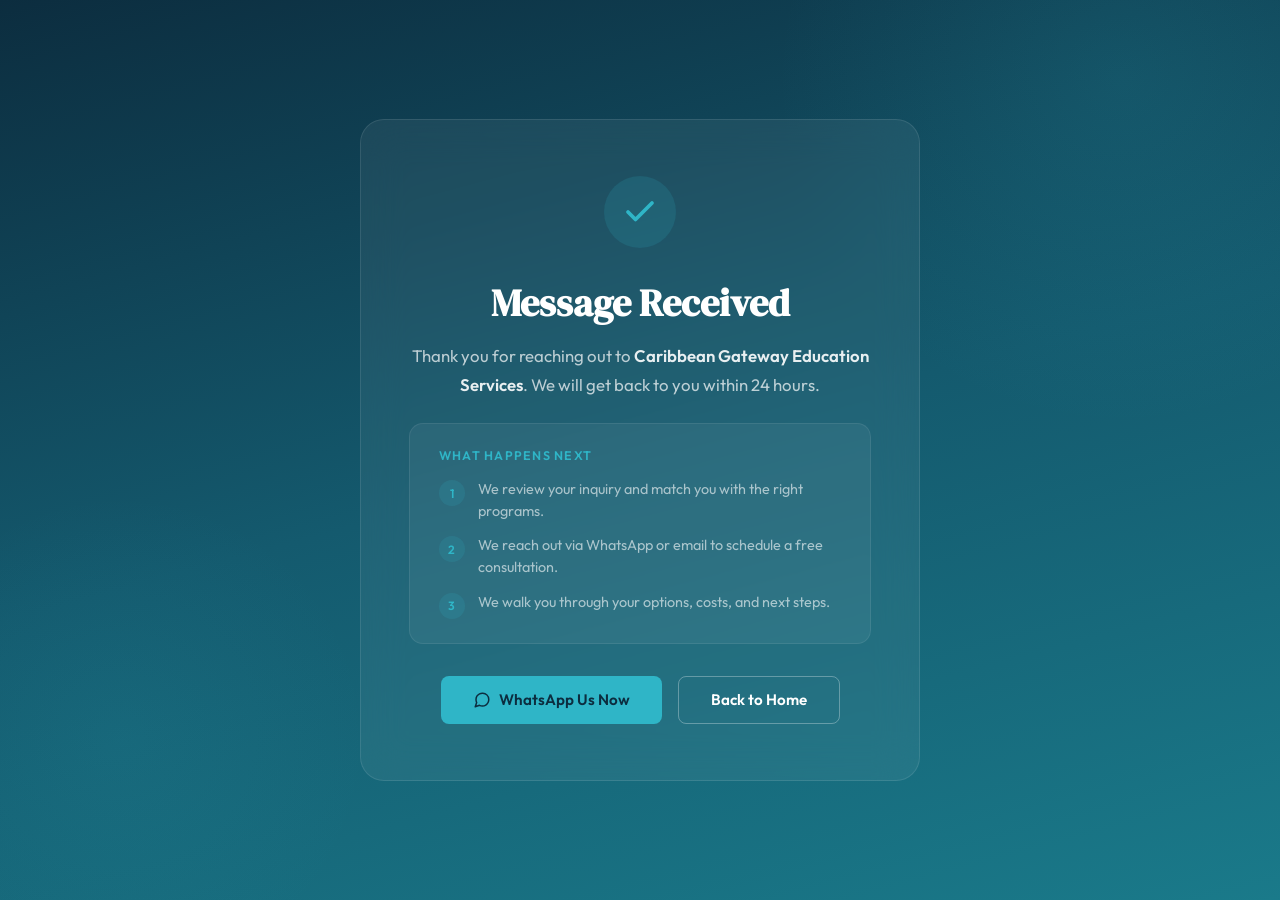
==== thank-you.html @ 17542f11 "Add files via upload" ====
<!DOCTYPE html>
<html lang="en">
<head>
  <meta charset="UTF-8">
  <meta name="viewport" content="width=device-width, initial-scale=1.0">
  <title>Thank You | Caribbean Gateway Education Services</title>
  <meta name="robots" content="noindex, nofollow">
  <link rel="preconnect" href="https://fonts.googleapis.com">
  <link rel="preconnect" href="https://fonts.gstatic.com" crossorigin>
  <link href="https://fonts.googleapis.com/css2?family=DM+Serif+Display:ital@0;1&family=Outfit:wght@300;400;500;600;700&display=swap" rel="stylesheet">

  <!-- 
    ============================================
    GOOGLE ADS CONVERSION TRACKING
    ============================================
    Step 1: Paste your Global Site Tag (gtag.js) below.
    Get it from Google Ads > Tools > Conversions > New Conversion Action > Website > paste the snippet here.

    Example (replace with your actual IDs):

    <script async src="https://www.googletagmanager.com/gtag/js?id=AW-XXXXXXXXXX"></script>
    <script>
      window.dataLayer = window.dataLayer || [];
      function gtag(){dataLayer.push(arguments);}
      gtag('js', new Date());
      gtag('config', 'AW-XXXXXXXXXX');
    </script>

    Step 2: Paste your conversion event snippet below.

    <script>
      gtag('event', 'conversion', {
        'send_to': 'AW-XXXXXXXXXX/XXXXXXXXXXXXXXXXXXX',
        'value': 1.0,
        'currency': 'USD'
      });
    </script>

    ============================================
  -->

  <style>
    *, *::before, *::after { margin: 0; padding: 0; box-sizing: border-box; }

    :root {
      --deep: #0c2d3f;
      --teal: #145a6e;
      --mid: #1a7a8a;
      --accent: #2fb5c7;
      --sand: #f4efe8;
      --cream: #faf8f5;
      --white: #ffffff;
      --text: #1a1a1a;
      --muted: #5a6872;
    }

    html { scroll-behavior: smooth; }

    body {
      font-family: 'Outfit', sans-serif;
      color: var(--text);
      background: var(--cream);
      overflow-x: hidden;
    }

    .page {
      min-height: 100vh;
      background: linear-gradient(165deg, var(--deep) 0%, var(--teal) 50%, var(--mid) 100%);
      display: flex;
      align-items: center;
      justify-content: center;
      position: relative;
      overflow: hidden;
    }

    .page::before {
      content: '';
      position: absolute;
      top: -30%;
      right: -15%;
      width: 700px;
      height: 700px;
      background: radial-gradient(circle, rgba(47,181,199,0.12) 0%, transparent 70%);
      border-radius: 50%;
    }

    .page::after {
      content: '';
      position: absolute;
      bottom: -10%;
      left: -10%;
      width: 500px;
      height: 500px;
      background: radial-gradient(circle, rgba(47,181,199,0.08) 0%, transparent 70%);
      border-radius: 50%;
    }

    .card {
      position: relative;
      z-index: 2;
      background: rgba(255,255,255,0.06);
      backdrop-filter: blur(20px);
      border: 1px solid rgba(255,255,255,0.1);
      border-radius: 24px;
      padding: 3.5rem 3rem;
      max-width: 560px;
      width: 90%;
      text-align: center;
      animation: fadeUp 0.8s ease both;
    }

    .check-icon {
      width: 72px;
      height: 72px;
      background: rgba(47,181,199,0.15);
      border-radius: 50%;
      display: flex;
      align-items: center;
      justify-content: center;
      margin: 0 auto 2rem;
    }

    .check-icon svg {
      width: 36px;
      height: 36px;
      stroke: var(--accent);
      fill: none;
      stroke-width: 2.5;
      stroke-linecap: round;
      stroke-linejoin: round;
    }

    .card h1 {
      font-family: 'DM Serif Display', serif;
      font-size: clamp(1.8rem, 4vw, 2.4rem);
      color: var(--white);
      line-height: 1.2;
      margin-bottom: 1rem;
    }

    .card p {
      color: rgba(255,255,255,0.7);
      font-size: 1.05rem;
      line-height: 1.7;
      margin-bottom: 1.5rem;
    }

    .card p strong {
      color: rgba(255,255,255,0.9);
      font-weight: 600;
    }

    .next-steps {
      text-align: left;
      background: rgba(255,255,255,0.05);
      border: 1px solid rgba(255,255,255,0.08);
      border-radius: 14px;
      padding: 1.5rem 1.8rem;
      margin-bottom: 2rem;
    }

    .next-steps h3 {
      color: var(--accent);
      font-size: 0.78rem;
      font-weight: 600;
      letter-spacing: 0.1em;
      text-transform: uppercase;
      margin-bottom: 1rem;
    }

    .step {
      display: flex;
      align-items: flex-start;
      gap: 0.8rem;
      margin-bottom: 0.8rem;
    }

    .step:last-child { margin-bottom: 0; }

    .step-num {
      width: 26px;
      height: 26px;
      background: rgba(47,181,199,0.15);
      border-radius: 50%;
      display: flex;
      align-items: center;
      justify-content: center;
      font-size: 0.75rem;
      font-weight: 600;
      color: var(--accent);
      flex-shrink: 0;
      margin-top: 1px;
    }

    .step p {
      color: rgba(255,255,255,0.6);
      font-size: 0.9rem;
      line-height: 1.5;
      margin-bottom: 0;
    }

    .buttons {
      display: flex;
      gap: 1rem;
      justify-content: center;
      flex-wrap: wrap;
    }

    .btn {
      display: inline-flex;
      align-items: center;
      gap: 0.5rem;
      padding: 0.85rem 2rem;
      border-radius: 8px;
      font-family: 'Outfit', sans-serif;
      font-size: 0.95rem;
      font-weight: 600;
      text-decoration: none;
      transition: all 0.3s;
      cursor: pointer;
      border: none;
    }

    .btn-primary {
      background: var(--accent);
      color: var(--deep);
    }

    .btn-primary:hover {
      transform: translateY(-2px);
      box-shadow: 0 6px 24px rgba(47,181,199,0.35);
    }

    .btn-outline {
      background: transparent;
      color: var(--white);
      border: 1.5px solid rgba(255,255,255,0.3);
    }

    .btn-outline:hover {
      border-color: var(--accent);
      color: var(--accent);
    }

    @keyframes fadeUp {
      from { opacity: 0; transform: translateY(24px); }
      to { opacity: 1; transform: translateY(0); }
    }
  </style>
</head>
<body>

  <div class="page">
    <div class="card">
      <div class="check-icon">
        <svg viewBox="0 0 24 24"><polyline points="20 6 9 17 4 12"/></svg>
      </div>
      <h1>Message Received</h1>
      <p>Thank you for reaching out to <strong>Caribbean Gateway Education Services</strong>. We will get back to you within 24 hours.</p>
      <div class="next-steps">
        <h3>What Happens Next</h3>
        <div class="step">
          <div class="step-num">1</div>
          <p>We review your inquiry and match you with the right programs.</p>
        </div>
        <div class="step">
          <div class="step-num">2</div>
          <p>We reach out via WhatsApp or email to schedule a free consultation.</p>
        </div>
        <div class="step">
          <div class="step-num">3</div>
          <p>We walk you through your options, costs, and next steps.</p>
        </div>
      </div>
      <div class="buttons">
        <a href="https://wa.me/12426467726" class="btn btn-primary" target="_blank">
          <svg width="18" height="18" viewBox="0 0 24 24" fill="none" stroke="currentColor" stroke-width="2" stroke-linecap="round" stroke-linejoin="round"><path d="M21 11.5a8.38 8.38 0 0 1-.9 3.8 8.5 8.5 0 0 1-7.6 4.7 8.38 8.38 0 0 1-3.8-.9L3 21l1.9-5.7a8.38 8.38 0 0 1-.9-3.8 8.5 8.5 0 0 1 4.7-7.6 8.38 8.38 0 0 1 3.8-.9h.5a8.48 8.48 0 0 1 8 8v.5z"/></svg>
          WhatsApp Us Now
        </a>
        <a href="index.html" class="btn btn-outline">Back to Home</a>
      </div>
    </div>
  </div>

</body>
</html>
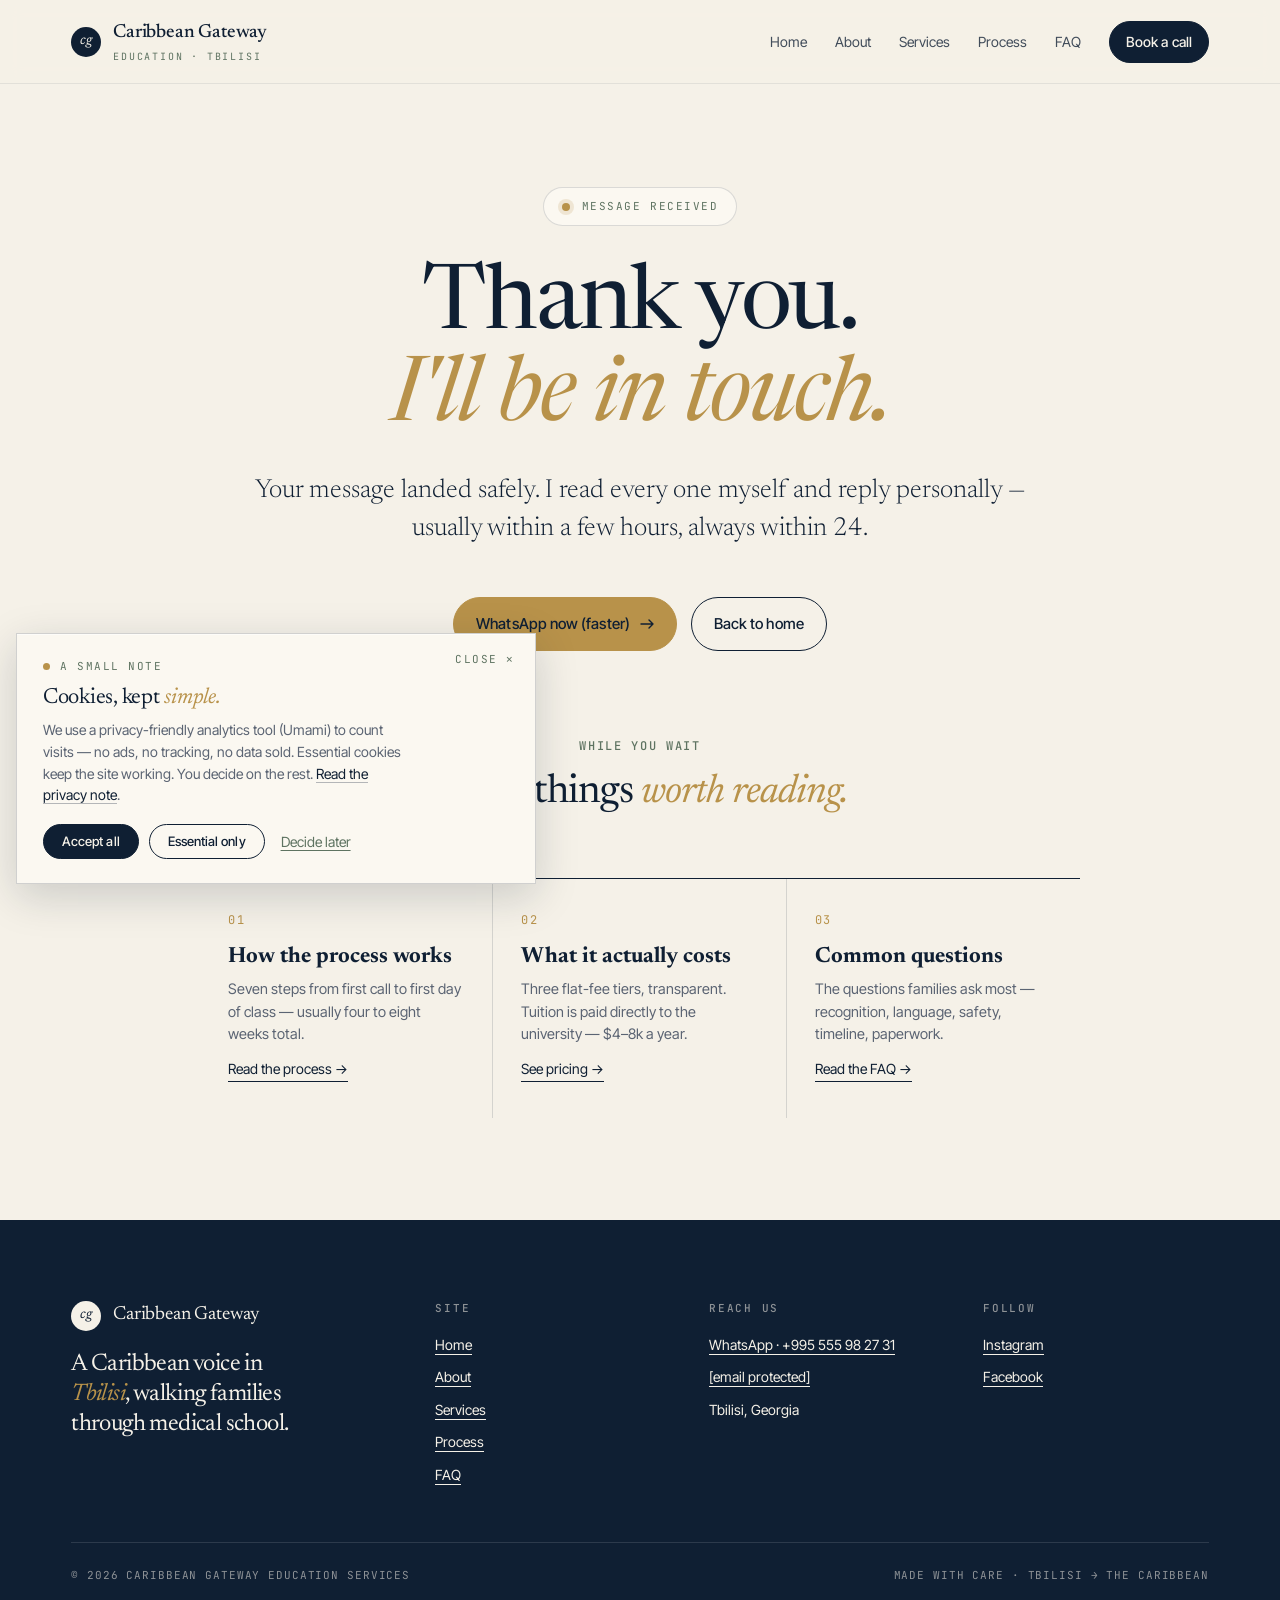
==== commit 98084613: "Rename thank-you 2.html to thank-you.html" ====
--- a/thank-you.html
+++ b/thank-you.html
@@ -1,286 +1,305 @@
 <!DOCTYPE html>
 <html lang="en">
 <head>
-  <meta charset="UTF-8">
-  <meta name="viewport" content="width=device-width, initial-scale=1.0">
-  <title>Thank You | Caribbean Gateway Education Services</title>
-  <meta name="robots" content="noindex, nofollow">
-  <link rel="preconnect" href="https://fonts.googleapis.com">
-  <link rel="preconnect" href="https://fonts.gstatic.com" crossorigin>
-  <link href="https://fonts.googleapis.com/css2?family=DM+Serif+Display:ital@0;1&family=Outfit:wght@300;400;500;600;700&display=swap" rel="stylesheet">
-
-  <!-- 
-    ============================================
-    GOOGLE ADS CONVERSION TRACKING
-    ============================================
-    Step 1: Paste your Global Site Tag (gtag.js) below.
-    Get it from Google Ads > Tools > Conversions > New Conversion Action > Website > paste the snippet here.
-
-    Example (replace with your actual IDs):
-
-    <script async src="https://www.googletagmanager.com/gtag/js?id=AW-XXXXXXXXXX"></script>
-    <script>
-      window.dataLayer = window.dataLayer || [];
-      function gtag(){dataLayer.push(arguments);}
-      gtag('js', new Date());
-      gtag('config', 'AW-XXXXXXXXXX');
-    </script>
-
-    Step 2: Paste your conversion event snippet below.
-
-    <script>
-      gtag('event', 'conversion', {
-        'send_to': 'AW-XXXXXXXXXX/XXXXXXXXXXXXXXXXXXX',
-        'value': 1.0,
-        'currency': 'USD'
-      });
-    </script>
-
-    ============================================
-  -->
-
-  <style>
-    *, *::before, *::after { margin: 0; padding: 0; box-sizing: border-box; }
-
-    :root {
-      --deep: #0c2d3f;
-      --teal: #145a6e;
-      --mid: #1a7a8a;
-      --accent: #2fb5c7;
-      --sand: #f4efe8;
-      --cream: #faf8f5;
-      --white: #ffffff;
-      --text: #1a1a1a;
-      --muted: #5a6872;
+<meta charset="UTF-8" />
+<meta name="viewport" content="width=device-width, initial-scale=1.0" />
+<title>Thank you — Caribbean Gateway</title>
+<meta name="description" content="Your message has been received. Gabriel will reply within 24 hours, usually faster. Caribbean Gateway — education consulting in Tbilisi, Georgia." />
+
+<!-- Allow indexing so Google Ads can confirm the conversion URL -->
+<meta name="robots" content="index, follow" />
+<link rel="canonical" href="https://educonsu.netlify.app/thank-you.html" />
+
+<!-- Open Graph -->
+<meta property="og:title" content="Thank you — Caribbean Gateway" />
+<meta property="og:description" content="Message received. We'll be in touch within 24 hours." />
+<meta property="og:type" content="website" />
+
+<link rel="preconnect" href="https://fonts.googleapis.com" />
+<link rel="preconnect" href="https://fonts.gstatic.com" crossorigin />
+<link href="https://fonts.googleapis.com/css2?family=Newsreader:ital,opsz,wght@0,6..72,300..700;1,6..72,300..700&family=Inter+Tight:wght@300;400;500;600&family=JetBrains+Mono:wght@400;500&display=swap" rel="stylesheet" />
+
+<link rel="stylesheet" href="styles.css" />
+
+<script src="consent.js" defer></script>
+
+<!--
+  ─────────────────────────────────────────────────────────────────
+  GOOGLE ADS CONVERSION TRACKING
+  Replace AW-XXXXXXXXX/abcDEFghi with your Google Ads conversion ID
+  and label, then uncomment the block below.
+  ─────────────────────────────────────────────────────────────────
+
+  <script async src="https://www.googletagmanager.com/gtag/js?id=AW-XXXXXXXXX"></script>
+  <script>
+    window.dataLayer = window.dataLayer || [];
+    function gtag(){dataLayer.push(arguments);}
+    gtag('js', new Date());
+    gtag('config', 'AW-XXXXXXXXX');
+    gtag('event', 'conversion', {
+      'send_to': 'AW-XXXXXXXXX/abcDEFghi',
+      'value': 1.0,
+      'currency': 'USD'
+    });
+  </script>
+
+  ── Optional: Meta / Facebook Pixel lead event ─────────────────────
+  <script>
+    !function(f,b,e,v,n,t,s){if(f.fbq)return;n=f.fbq=function(){n.callMethod?
+    n.callMethod.apply(n,arguments):n.queue.push(arguments)};if(!f._fbq)f._fbq=n;
+    n.push=n;n.loaded=!0;n.version='2.0';n.queue=[];t=b.createElement(e);t.async=!0;
+    t.src=v;s=b.getElementsByTagName(e)[0];s.parentNode.insertBefore(t,s)}(window,
+    document,'script','https://connect.facebook.net/en_US/fbevents.js');
+    fbq('init', 'YOUR_PIXEL_ID');
+    fbq('track', 'Lead');
+  </script>
+-->
+
+<style>
+  .ty-stage {
+    min-height: 100vh;
+    display: grid;
+    grid-template-rows: auto 1fr auto;
+    background: var(--ivory);
+  }
+  .ty-main {
+    display: grid;
+    place-items: center;
+    padding: clamp(48px, 8vw, 120px) var(--gutter);
+  }
+  .ty-card {
+    max-width: 880px;
+    width: 100%;
+    text-align: center;
+    position: relative;
+  }
+  .ty-stamp {
+    display: inline-flex;
+    align-items: center;
+    gap: 12px;
+    padding: 10px 18px;
+    border: 1px solid var(--rule);
+    border-radius: 999px;
+    background: var(--paper);
+    margin-bottom: 36px;
+  }
+  .ty-dot {
+    width: 8px; height: 8px;
+    border-radius: 50%;
+    background: var(--gold);
+    box-shadow: 0 0 0 4px rgba(184,146,74,0.18);
+    animation: pulse 1.8s ease-in-out infinite;
+  }
+  @keyframes pulse {
+    0%, 100% { box-shadow: 0 0 0 4px rgba(184,146,74,0.18); }
+    50% { box-shadow: 0 0 0 8px rgba(184,146,74,0.06); }
+  }
+  .ty-headline {
+    font-family: var(--display);
+    font-weight: 400;
+    font-size: clamp(48px, 7vw, 96px);
+    letter-spacing: -0.025em;
+    line-height: 1.02;
+    margin: 0 0 28px;
+    text-wrap: balance;
+  }
+  .ty-headline em {
+    color: var(--gold);
+    font-style: italic;
+  }
+  .ty-lede {
+    font-family: var(--display);
+    font-weight: 300;
+    font-size: clamp(20px, 2.2vw, 26px);
+    line-height: 1.45;
+    color: var(--navy);
+    max-width: 56ch;
+    margin: 0 auto 48px;
+    text-wrap: pretty;
+  }
+  .ty-actions {
+    display: flex;
+    gap: 14px;
+    justify-content: center;
+    flex-wrap: wrap;
+    margin-bottom: 80px;
+  }
+  .ty-next {
+    display: grid;
+    grid-template-columns: repeat(3, 1fr);
+    gap: 0;
+    border-top: 1px solid var(--navy);
+    text-align: left;
+    margin-top: 64px;
+  }
+  .ty-next > div {
+    padding: 32px 28px 36px;
+    border-right: 1px solid var(--rule);
+  }
+  .ty-next > div:last-child { border-right: none; }
+  .ty-next .num {
+    font-family: var(--mono);
+    color: var(--gold);
+    letter-spacing: 0.14em;
+    font-size: 12px;
+    margin-bottom: 14px;
+  }
+  .ty-next h3 {
+    font-family: var(--display);
+    font-size: 22px;
+    margin: 0 0 8px;
+    line-height: 1.2;
+  }
+  .ty-next p {
+    margin: 0;
+    color: var(--muted);
+    font-size: 14.5px;
+    line-height: 1.55;
+  }
+  @media (max-width: 720px) {
+    .ty-next { grid-template-columns: 1fr; }
+    .ty-next > div {
+      border-right: none;
+      border-bottom: 1px solid var(--rule);
     }
-
-    html { scroll-behavior: smooth; }
-
-    body {
-      font-family: 'Outfit', sans-serif;
-      color: var(--text);
-      background: var(--cream);
-      overflow-x: hidden;
-    }
-
-    .page {
-      min-height: 100vh;
-      background: linear-gradient(165deg, var(--deep) 0%, var(--teal) 50%, var(--mid) 100%);
-      display: flex;
-      align-items: center;
-      justify-content: center;
-      position: relative;
-      overflow: hidden;
-    }
-
-    .page::before {
-      content: '';
-      position: absolute;
-      top: -30%;
-      right: -15%;
-      width: 700px;
-      height: 700px;
-      background: radial-gradient(circle, rgba(47,181,199,0.12) 0%, transparent 70%);
-      border-radius: 50%;
-    }
-
-    .page::after {
-      content: '';
-      position: absolute;
-      bottom: -10%;
-      left: -10%;
-      width: 500px;
-      height: 500px;
-      background: radial-gradient(circle, rgba(47,181,199,0.08) 0%, transparent 70%);
-      border-radius: 50%;
-    }
-
-    .card {
-      position: relative;
-      z-index: 2;
-      background: rgba(255,255,255,0.06);
-      backdrop-filter: blur(20px);
-      border: 1px solid rgba(255,255,255,0.1);
-      border-radius: 24px;
-      padding: 3.5rem 3rem;
-      max-width: 560px;
-      width: 90%;
-      text-align: center;
-      animation: fadeUp 0.8s ease both;
-    }
-
-    .check-icon {
-      width: 72px;
-      height: 72px;
-      background: rgba(47,181,199,0.15);
-      border-radius: 50%;
-      display: flex;
-      align-items: center;
-      justify-content: center;
-      margin: 0 auto 2rem;
-    }
-
-    .check-icon svg {
-      width: 36px;
-      height: 36px;
-      stroke: var(--accent);
-      fill: none;
-      stroke-width: 2.5;
-      stroke-linecap: round;
-      stroke-linejoin: round;
-    }
-
-    .card h1 {
-      font-family: 'DM Serif Display', serif;
-      font-size: clamp(1.8rem, 4vw, 2.4rem);
-      color: var(--white);
-      line-height: 1.2;
-      margin-bottom: 1rem;
-    }
-
-    .card p {
-      color: rgba(255,255,255,0.7);
-      font-size: 1.05rem;
-      line-height: 1.7;
-      margin-bottom: 1.5rem;
-    }
-
-    .card p strong {
-      color: rgba(255,255,255,0.9);
-      font-weight: 600;
-    }
-
-    .next-steps {
-      text-align: left;
-      background: rgba(255,255,255,0.05);
-      border: 1px solid rgba(255,255,255,0.08);
-      border-radius: 14px;
-      padding: 1.5rem 1.8rem;
-      margin-bottom: 2rem;
-    }
-
-    .next-steps h3 {
-      color: var(--accent);
-      font-size: 0.78rem;
-      font-weight: 600;
-      letter-spacing: 0.1em;
-      text-transform: uppercase;
-      margin-bottom: 1rem;
-    }
-
-    .step {
-      display: flex;
-      align-items: flex-start;
-      gap: 0.8rem;
-      margin-bottom: 0.8rem;
-    }
-
-    .step:last-child { margin-bottom: 0; }
-
-    .step-num {
-      width: 26px;
-      height: 26px;
-      background: rgba(47,181,199,0.15);
-      border-radius: 50%;
-      display: flex;
-      align-items: center;
-      justify-content: center;
-      font-size: 0.75rem;
-      font-weight: 600;
-      color: var(--accent);
-      flex-shrink: 0;
-      margin-top: 1px;
-    }
-
-    .step p {
-      color: rgba(255,255,255,0.6);
-      font-size: 0.9rem;
-      line-height: 1.5;
-      margin-bottom: 0;
-    }
-
-    .buttons {
-      display: flex;
-      gap: 1rem;
-      justify-content: center;
-      flex-wrap: wrap;
-    }
-
-    .btn {
-      display: inline-flex;
-      align-items: center;
-      gap: 0.5rem;
-      padding: 0.85rem 2rem;
-      border-radius: 8px;
-      font-family: 'Outfit', sans-serif;
-      font-size: 0.95rem;
-      font-weight: 600;
-      text-decoration: none;
-      transition: all 0.3s;
-      cursor: pointer;
-      border: none;
-    }
-
-    .btn-primary {
-      background: var(--accent);
-      color: var(--deep);
-    }
-
-    .btn-primary:hover {
-      transform: translateY(-2px);
-      box-shadow: 0 6px 24px rgba(47,181,199,0.35);
-    }
-
-    .btn-outline {
-      background: transparent;
-      color: var(--white);
-      border: 1.5px solid rgba(255,255,255,0.3);
-    }
-
-    .btn-outline:hover {
-      border-color: var(--accent);
-      color: var(--accent);
-    }
-
-    @keyframes fadeUp {
-      from { opacity: 0; transform: translateY(24px); }
-      to { opacity: 1; transform: translateY(0); }
-    }
-  </style>
+    .ty-next > div:last-child { border-bottom: none; }
+  }
+</style>
 </head>
 <body>
-
-  <div class="page">
-    <div class="card">
-      <div class="check-icon">
-        <svg viewBox="0 0 24 24"><polyline points="20 6 9 17 4 12"/></svg>
-      </div>
-      <h1>Message Received</h1>
-      <p>Thank you for reaching out to <strong>Caribbean Gateway Education Services</strong>. We will get back to you within 24 hours.</p>
-      <div class="next-steps">
-        <h3>What Happens Next</h3>
-        <div class="step">
-          <div class="step-num">1</div>
-          <p>We review your inquiry and match you with the right programs.</p>
-        </div>
-        <div class="step">
-          <div class="step-num">2</div>
-          <p>We reach out via WhatsApp or email to schedule a free consultation.</p>
-        </div>
-        <div class="step">
-          <div class="step-num">3</div>
-          <p>We walk you through your options, costs, and next steps.</p>
-        </div>
-      </div>
-      <div class="buttons">
-        <a href="https://wa.me/12426467726" class="btn btn-primary" target="_blank">
-          <svg width="18" height="18" viewBox="0 0 24 24" fill="none" stroke="currentColor" stroke-width="2" stroke-linecap="round" stroke-linejoin="round"><path d="M21 11.5a8.38 8.38 0 0 1-.9 3.8 8.5 8.5 0 0 1-7.6 4.7 8.38 8.38 0 0 1-3.8-.9L3 21l1.9-5.7a8.38 8.38 0 0 1-.9-3.8 8.5 8.5 0 0 1 4.7-7.6 8.38 8.38 0 0 1 3.8-.9h.5a8.48 8.48 0 0 1 8 8v.5z"/></svg>
-          WhatsApp Us Now
+<div class="ty-stage">
+
+  <!-- NAV -->
+  <header class="nav">
+    <div class="nav__inner">
+      <a href="index.html" class="brand">
+        <span class="brand__mark"><em style="font-style:italic">cg</em></span>
+        <span class="brand__name">
+          <b>Caribbean Gateway</b>
+          <span>Education · Tbilisi</span>
+        </span>
+      </a>
+      <nav class="nav__links">
+        <a href="index.html#/" class="nav__link">Home</a>
+        <a href="index.html#/about" class="nav__link">About</a>
+        <a href="index.html#/services" class="nav__link">Services</a>
+        <a href="index.html#/process" class="nav__link">Process</a>
+        <a href="index.html#/faq" class="nav__link">FAQ</a>
+        <a href="index.html#/contact" class="btn nav__cta">Book a call</a>
+      </nav>
+    </div>
+  </header>
+
+  <!-- MAIN -->
+  <main class="ty-main">
+    <div class="ty-card">
+      <span class="ty-stamp">
+        <span class="ty-dot"></span>
+        <span class="mono" style="color: var(--sage-2); text-transform: uppercase; letter-spacing: 0.14em; font-size: 11px;">
+          Message received
+        </span>
+      </span>
+
+      <h1 class="ty-headline">
+        Thank you. <em>I'll be in touch.</em>
+      </h1>
+
+      <p class="ty-lede">
+        Your message landed safely. I read every one myself and reply personally —
+        usually within a few hours, always within 24.
+      </p>
+
+      <div class="ty-actions">
+        <a href="https://wa.me/995555982731" class="btn btn--gold">
+          WhatsApp now (faster)
+          <svg width="14" height="10" viewBox="0 0 14 10" fill="none" aria-hidden>
+            <path d="M1 5h12M9 1l4 4-4 4" stroke="currentColor" stroke-width="1.4" stroke-linecap="round" stroke-linejoin="round" />
+          </svg>
         </a>
-        <a href="index.html" class="btn btn-outline">Back to Home</a>
+        <a href="index.html" class="btn btn--ghost">Back to home</a>
+      </div>
+
+      <!-- WHILE YOU WAIT -->
+      <div style="margin-top: 24px;">
+        <span class="eyebrow">While you wait</span>
+        <h2 class="display" style="font-size: clamp(28px, 3.4vw, 40px); margin: 16px 0 8px;">
+          Three things <em>worth reading.</em>
+        </h2>
+      </div>
+
+      <div class="ty-next">
+        <div>
+          <div class="num">01</div>
+          <h3>How the process works</h3>
+          <p>Seven steps from first call to first day of class — usually four to eight weeks total.</p>
+          <a href="index.html#/process" class="link" style="display:inline-block; margin-top: 12px; font-size: 14px;">Read the process →</a>
+        </div>
+        <div>
+          <div class="num">02</div>
+          <h3>What it actually costs</h3>
+          <p>Three flat-fee tiers, transparent. Tuition is paid directly to the university — $4–8k a year.</p>
+          <a href="index.html#/services" class="link" style="display:inline-block; margin-top: 12px; font-size: 14px;">See pricing →</a>
+        </div>
+        <div>
+          <div class="num">03</div>
+          <h3>Common questions</h3>
+          <p>The questions families ask most — recognition, language, safety, timeline, paperwork.</p>
+          <a href="index.html#/faq" class="link" style="display:inline-block; margin-top: 12px; font-size: 14px;">Read the FAQ →</a>
+        </div>
       </div>
     </div>
-  </div>
-
-</body>
+  </main>
+
+  <!-- FOOTER -->
+  <footer class="footer" style="margin-top: 0;">
+    <div class="container">
+      <div class="footer__top">
+        <div>
+          <div style="display: flex; align-items: center; gap: 12px; margin-bottom: 18px;">
+            <span class="brand__mark" style="background: var(--ivory); color: var(--navy);">
+              <em style="font-style:italic">cg</em>
+            </span>
+            <span style="font-family: var(--display); font-size: 19px; letter-spacing: -0.01em;">
+              Caribbean Gateway
+            </span>
+          </div>
+          <p class="display" style="font-size: 24px; line-height: 1.25; max-width: 22ch; margin: 0;">
+            A Caribbean voice in <em>Tbilisi</em>, walking families through medical school.
+          </p>
+        </div>
+        <div>
+          <h4>Site</h4>
+          <ul>
+            <li><a href="index.html#/" class="link">Home</a></li>
+            <li><a href="index.html#/about" class="link">About</a></li>
+            <li><a href="index.html#/services" class="link">Services</a></li>
+            <li><a href="index.html#/process" class="link">Process</a></li>
+            <li><a href="index.html#/faq" class="link">FAQ</a></li>
+          </ul>
+        </div>
+        <div>
+          <h4>Reach us</h4>
+          <ul>
+            <li><a href="https://wa.me/995555982731" class="link">WhatsApp · +995 555 98 27 31</a></li>
+            <li><a href="/cdn-cgi/l/email-protection#83c4e0e2eee2e0ebecf1e6eae7c3eae0efecf6e7ade0ecee" class="link"><span class="__cf_email__" data-cfemail="430420222e22202b2c31262a27032a202f2c36276d202c2e">[email&#160;protected]</span></a></li>
+            <li>Tbilisi, Georgia</li>
+          </ul>
+        </div>
+        <div>
+          <h4>Follow</h4>
+          <ul>
+            <li><a href="https://instagram.com/caribbeangatewayedu" class="link">Instagram</a></li>
+            <li><a href="https://www.facebook.com/share/14dmYRzE1v9/" class="link">Facebook</a></li>
+          </ul>
+        </div>
+      </div>
+      <div class="footer__bottom">
+        <span>© 2026 Caribbean Gateway Education Services</span>
+        <span>Made with care · Tbilisi → the Caribbean</span>
+      </div>
+    </div>
+  </footer>
+
+</div>
+<script data-cfasync="false" src="/cdn-cgi/scripts/5c5dd728/cloudflare-static/email-decode.min.js"></script></body>
 </html>
--- a/styles.css
+++ b/styles.css
@@ -0,0 +1,420 @@
+/* Caribbean Gateway — global tokens & base styles */
+
+:root {
+  /* Palette */
+  --ivory: #f5f1e8;
+  --ivory-2: #efe9da;
+  --paper: #fbf8f1;
+  --navy: #0f1f33;
+  --navy-2: #1a2d44;
+  --ink: #16202e;
+  --sage: #7a8f7a;
+  --sage-2: #5e7361;
+  --gold: #b8924a;
+  --clay: #c47a5a;
+  --rule: rgba(15, 31, 51, 0.14);
+  --rule-2: rgba(15, 31, 51, 0.08);
+  --muted: #5b6473;
+
+  /* Type */
+  --display: "Newsreader", "Source Serif 4", Georgia, serif;
+  --sans: "Inter Tight", "Inter", system-ui, -apple-system, sans-serif;
+  --mono: "JetBrains Mono", "IBM Plex Mono", ui-monospace, monospace;
+
+  /* Sizing */
+  --maxw: 1240px;
+  --gutter: clamp(20px, 4vw, 56px);
+  --section: clamp(72px, 10vw, 128px);
+}
+
+* { box-sizing: border-box; }
+
+html, body {
+  margin: 0;
+  padding: 0;
+  background: var(--ivory);
+  color: var(--navy);
+  font-family: var(--sans);
+  font-size: 16.5px;
+  line-height: 1.6;
+  -webkit-font-smoothing: antialiased;
+  text-rendering: optimizeLegibility;
+}
+
+a { color: inherit; text-decoration: none; }
+
+button { font-family: inherit; cursor: pointer; }
+
+img { max-width: 100%; display: block; }
+
+/* Type scale */
+.display {
+  font-family: var(--display);
+  font-weight: 400;
+  letter-spacing: -0.025em;
+  line-height: 1.02;
+  text-wrap: balance;
+}
+.display em {
+  font-style: italic;
+  font-variation-settings: "opsz" 24;
+  color: var(--gold);
+}
+
+h1.display { font-size: clamp(44px, 7vw, 96px); }
+h2.display { font-size: clamp(34px, 5vw, 64px); }
+h3.display { font-size: clamp(24px, 3vw, 36px); line-height: 1.1; }
+
+.eyebrow {
+  font-family: var(--mono);
+  font-size: 12px;
+  letter-spacing: 0.14em;
+  text-transform: uppercase;
+  color: var(--sage-2);
+  font-weight: 500;
+}
+
+.lede {
+  font-family: var(--display);
+  font-weight: 300;
+  font-size: clamp(20px, 2.2vw, 26px);
+  line-height: 1.45;
+  color: var(--navy);
+  letter-spacing: -0.005em;
+  max-width: 64ch;
+  text-wrap: pretty;
+}
+
+.body-lg {
+  font-size: 18px;
+  line-height: 1.65;
+  color: var(--navy);
+  max-width: 64ch;
+  text-wrap: pretty;
+}
+
+.mono { font-family: var(--mono); font-size: 12px; letter-spacing: 0.04em; }
+
+/* Layout */
+.container {
+  max-width: var(--maxw);
+  margin: 0 auto;
+  padding: 0 var(--gutter);
+}
+
+.section { padding: var(--section) 0; }
+
+/* Buttons */
+.btn {
+  display: inline-flex;
+  align-items: center;
+  gap: 10px;
+  padding: 14px 22px;
+  font-family: var(--sans);
+  font-size: 15px;
+  font-weight: 500;
+  letter-spacing: 0.005em;
+  border-radius: 999px;
+  border: 1px solid var(--navy);
+  background: var(--navy);
+  color: var(--ivory);
+  white-space: nowrap;
+  transition: transform 0.15s ease, background 0.2s ease, color 0.2s ease;
+}
+.btn:hover { transform: translateY(-1px); background: var(--navy-2); }
+.btn--ghost {
+  background: transparent;
+  color: var(--navy);
+}
+.btn--ghost:hover { background: var(--navy); color: var(--ivory); }
+.btn--gold {
+  background: var(--gold);
+  border-color: var(--gold);
+  color: var(--navy);
+}
+.btn--gold:hover { background: #a47e3a; border-color: #a47e3a; color: var(--ivory); }
+
+.arrow {
+  width: 14px; height: 10px;
+  display: inline-block;
+}
+
+/* Links with underline-draw */
+.link {
+  position: relative;
+  padding-bottom: 2px;
+  background-image: linear-gradient(currentColor, currentColor);
+  background-repeat: no-repeat;
+  background-size: 100% 1px;
+  background-position: 0 100%;
+  transition: background-size 0.3s ease;
+}
+.link:hover { background-size: 100% 2px; }
+
+/* Rule */
+.rule { height: 1px; background: var(--rule); border: 0; margin: 0; }
+.rule-strong { height: 1px; background: var(--navy); opacity: 0.85; border: 0; margin: 0; }
+
+/* Image placeholder slot */
+.slot {
+  position: relative;
+  background:
+    repeating-linear-gradient(
+      135deg,
+      var(--ivory-2) 0px,
+      var(--ivory-2) 8px,
+      var(--paper) 8px,
+      var(--paper) 16px
+    );
+  border: 1px solid var(--rule);
+  overflow: hidden;
+}
+.slot__label {
+  position: absolute;
+  left: 14px; bottom: 12px;
+  font-family: var(--mono);
+  font-size: 11px;
+  letter-spacing: 0.06em;
+  color: var(--sage-2);
+  background: var(--ivory);
+  padding: 4px 8px;
+  border: 1px solid var(--rule);
+}
+.slot--dark {
+  background:
+    repeating-linear-gradient(
+      135deg,
+      #16263b 0px,
+      #16263b 8px,
+      #0f1f33 8px,
+      #0f1f33 16px
+    );
+  border-color: rgba(255,255,255,0.08);
+}
+.slot--dark .slot__label {
+  background: var(--navy);
+  color: rgba(245,241,232,0.7);
+  border-color: rgba(255,255,255,0.12);
+}
+
+/* Nav */
+.nav {
+  position: sticky;
+  top: 0;
+  z-index: 30;
+  background: rgba(245, 241, 232, 0.88);
+  backdrop-filter: saturate(140%) blur(10px);
+  -webkit-backdrop-filter: saturate(140%) blur(10px);
+  border-bottom: 1px solid var(--rule-2);
+}
+.nav__inner {
+  display: flex;
+  align-items: center;
+  justify-content: space-between;
+  padding: 18px var(--gutter);
+  max-width: var(--maxw);
+  margin: 0 auto;
+}
+.brand {
+  display: flex; align-items: center; gap: 12px;
+  font-family: var(--display);
+  font-size: 19px;
+  letter-spacing: -0.01em;
+  color: var(--navy);
+}
+.brand__mark {
+  width: 30px; height: 30px;
+  border-radius: 50%;
+  background: var(--navy);
+  color: var(--ivory);
+  display: grid; place-items: center;
+  font-family: var(--display);
+  font-size: 14px;
+  font-style: italic;
+  letter-spacing: -0.02em;
+}
+.brand__name b { font-weight: 500; white-space: nowrap; }
+.brand__name span {
+  display: block;
+  font-family: var(--mono);
+  font-size: 10px;
+  letter-spacing: 0.18em;
+  color: var(--sage-2);
+  text-transform: uppercase;
+  margin-top: 1px;
+  white-space: nowrap;
+}
+.nav__links {
+  display: flex; gap: 28px; align-items: center;
+}
+.nav__link {
+  font-size: 14px;
+  color: var(--navy);
+  opacity: 0.78;
+  transition: opacity 0.15s ease;
+  position: relative;
+  padding: 6px 0;
+}
+.nav__link:hover { opacity: 1; }
+.nav__link[aria-current="page"] {
+  opacity: 1;
+}
+.nav__link[aria-current="page"]::after {
+  content: "";
+  position: absolute;
+  left: 0; right: 0; bottom: -2px;
+  height: 1px;
+  background: var(--gold);
+}
+.nav__cta {
+  font-size: 14px;
+  padding: 9px 16px;
+  border-radius: 999px;
+}
+.nav__menu-btn {
+  display: none;
+  background: transparent;
+  border: 1px solid var(--rule);
+  border-radius: 999px;
+  padding: 8px 14px;
+  font-family: var(--mono);
+  font-size: 11px;
+  letter-spacing: 0.1em;
+  text-transform: uppercase;
+  color: var(--navy);
+}
+
+@media (max-width: 820px) {
+  .nav__links { display: none; }
+  .nav__menu-btn { display: inline-flex; }
+  .nav__links--open {
+    display: flex;
+    position: absolute;
+    top: 100%; left: 0; right: 0;
+    flex-direction: column;
+    gap: 0;
+    background: var(--ivory);
+    border-bottom: 1px solid var(--rule);
+    padding: 8px var(--gutter) 16px;
+  }
+  .nav__links--open .nav__link {
+    padding: 12px 0;
+    border-bottom: 1px solid var(--rule-2);
+  }
+  .nav__links--open .nav__cta {
+    margin-top: 12px;
+    align-self: flex-start;
+  }
+}
+
+/* Footer */
+.footer {
+  background: var(--navy);
+  color: var(--ivory);
+  padding: 80px 0 32px;
+  margin-top: 120px;
+}
+.footer a:hover { color: var(--gold); }
+.footer .display em { color: var(--gold); }
+.footer__top {
+  display: grid;
+  grid-template-columns: 1.4fr 1fr 1fr 1fr;
+  gap: 48px;
+  align-items: start;
+  padding-bottom: 56px;
+  border-bottom: 1px solid rgba(255,255,255,0.12);
+}
+.footer__bottom {
+  display: flex;
+  justify-content: space-between;
+  align-items: center;
+  padding-top: 24px;
+  font-family: var(--mono);
+  font-size: 11px;
+  letter-spacing: 0.08em;
+  color: rgba(245,241,232,0.55);
+  text-transform: uppercase;
+}
+.footer h4 {
+  font-family: var(--mono);
+  font-size: 11px;
+  letter-spacing: 0.16em;
+  text-transform: uppercase;
+  color: rgba(245,241,232,0.55);
+  font-weight: 500;
+  margin: 0 0 16px;
+}
+.footer ul { list-style: none; padding: 0; margin: 0; display: grid; gap: 10px; font-size: 14px; }
+@media (max-width: 820px) {
+  .footer__top { grid-template-columns: 1fr 1fr; }
+  .footer__bottom { flex-direction: column; gap: 12px; align-items: flex-start; }
+}
+
+/* Page transitions */
+.page {
+  animation: fadeUp 0.4s ease both;
+}
+@keyframes fadeUp {
+  from { opacity: 0; transform: translateY(8px); }
+  to { opacity: 1; transform: translateY(0); }
+}
+
+/* Tag/chip */
+.tag {
+  display: inline-flex;
+  align-items: center;
+  gap: 8px;
+  font-family: var(--mono);
+  font-size: 11px;
+  letter-spacing: 0.12em;
+  text-transform: uppercase;
+  color: var(--navy);
+  background: var(--ivory-2);
+  border: 1px solid var(--rule);
+  padding: 6px 12px;
+  border-radius: 999px;
+}
+.tag::before {
+  content: "";
+  width: 6px; height: 6px; border-radius: 50%;
+  background: var(--gold);
+}
+
+/* Cards */
+.card {
+  background: var(--paper);
+  border: 1px solid var(--rule);
+  padding: 28px;
+}
+
+/* Form */
+.field {
+  display: grid;
+  gap: 6px;
+}
+.field label {
+  font-family: var(--mono);
+  font-size: 11px;
+  letter-spacing: 0.12em;
+  text-transform: uppercase;
+  color: var(--sage-2);
+}
+.field input,
+.field select,
+.field textarea {
+  font-family: var(--sans);
+  font-size: 15px;
+  background: transparent;
+  border: 0;
+  border-bottom: 1px solid var(--navy);
+  padding: 10px 0;
+  color: var(--navy);
+  outline: none;
+  width: 100%;
+}
+.field input:focus,
+.field select:focus,
+.field textarea:focus {
+  border-bottom-color: var(--gold);
+}
+.field textarea { min-height: 100px; resize: vertical; }
